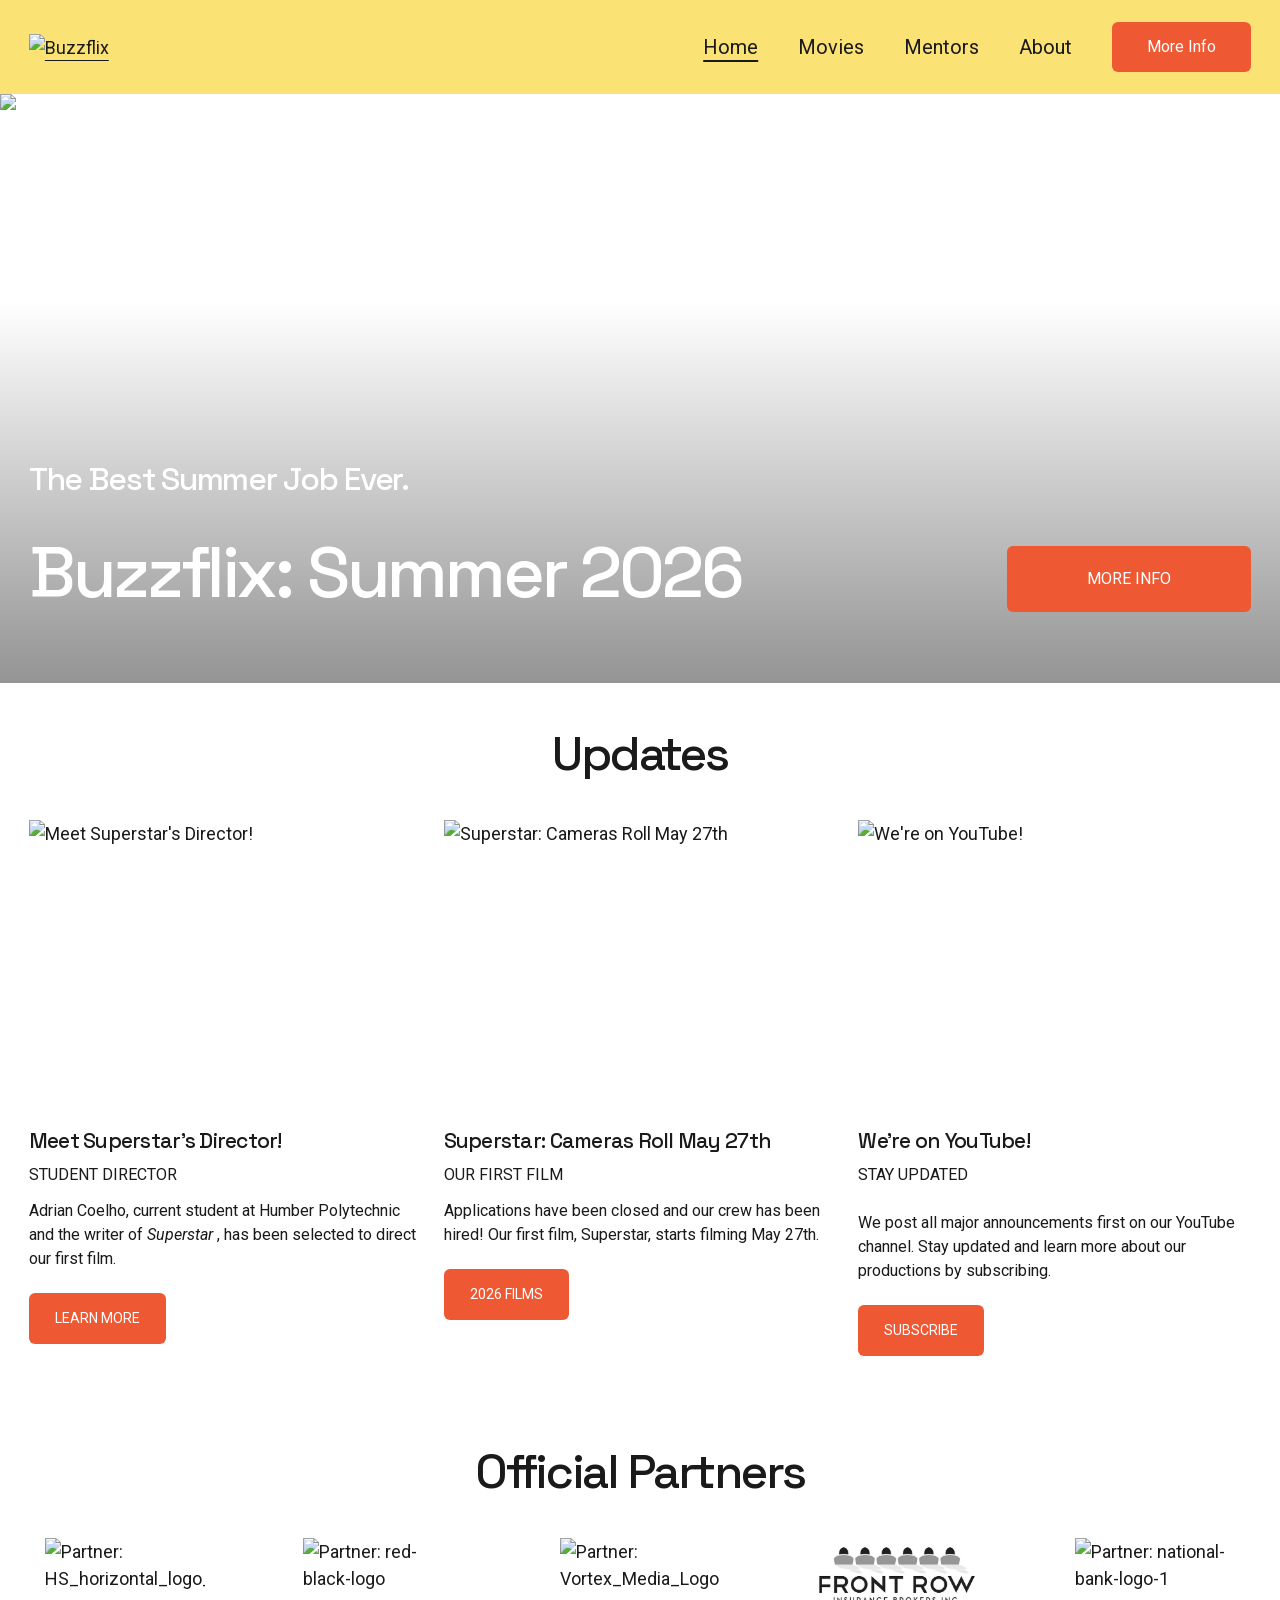
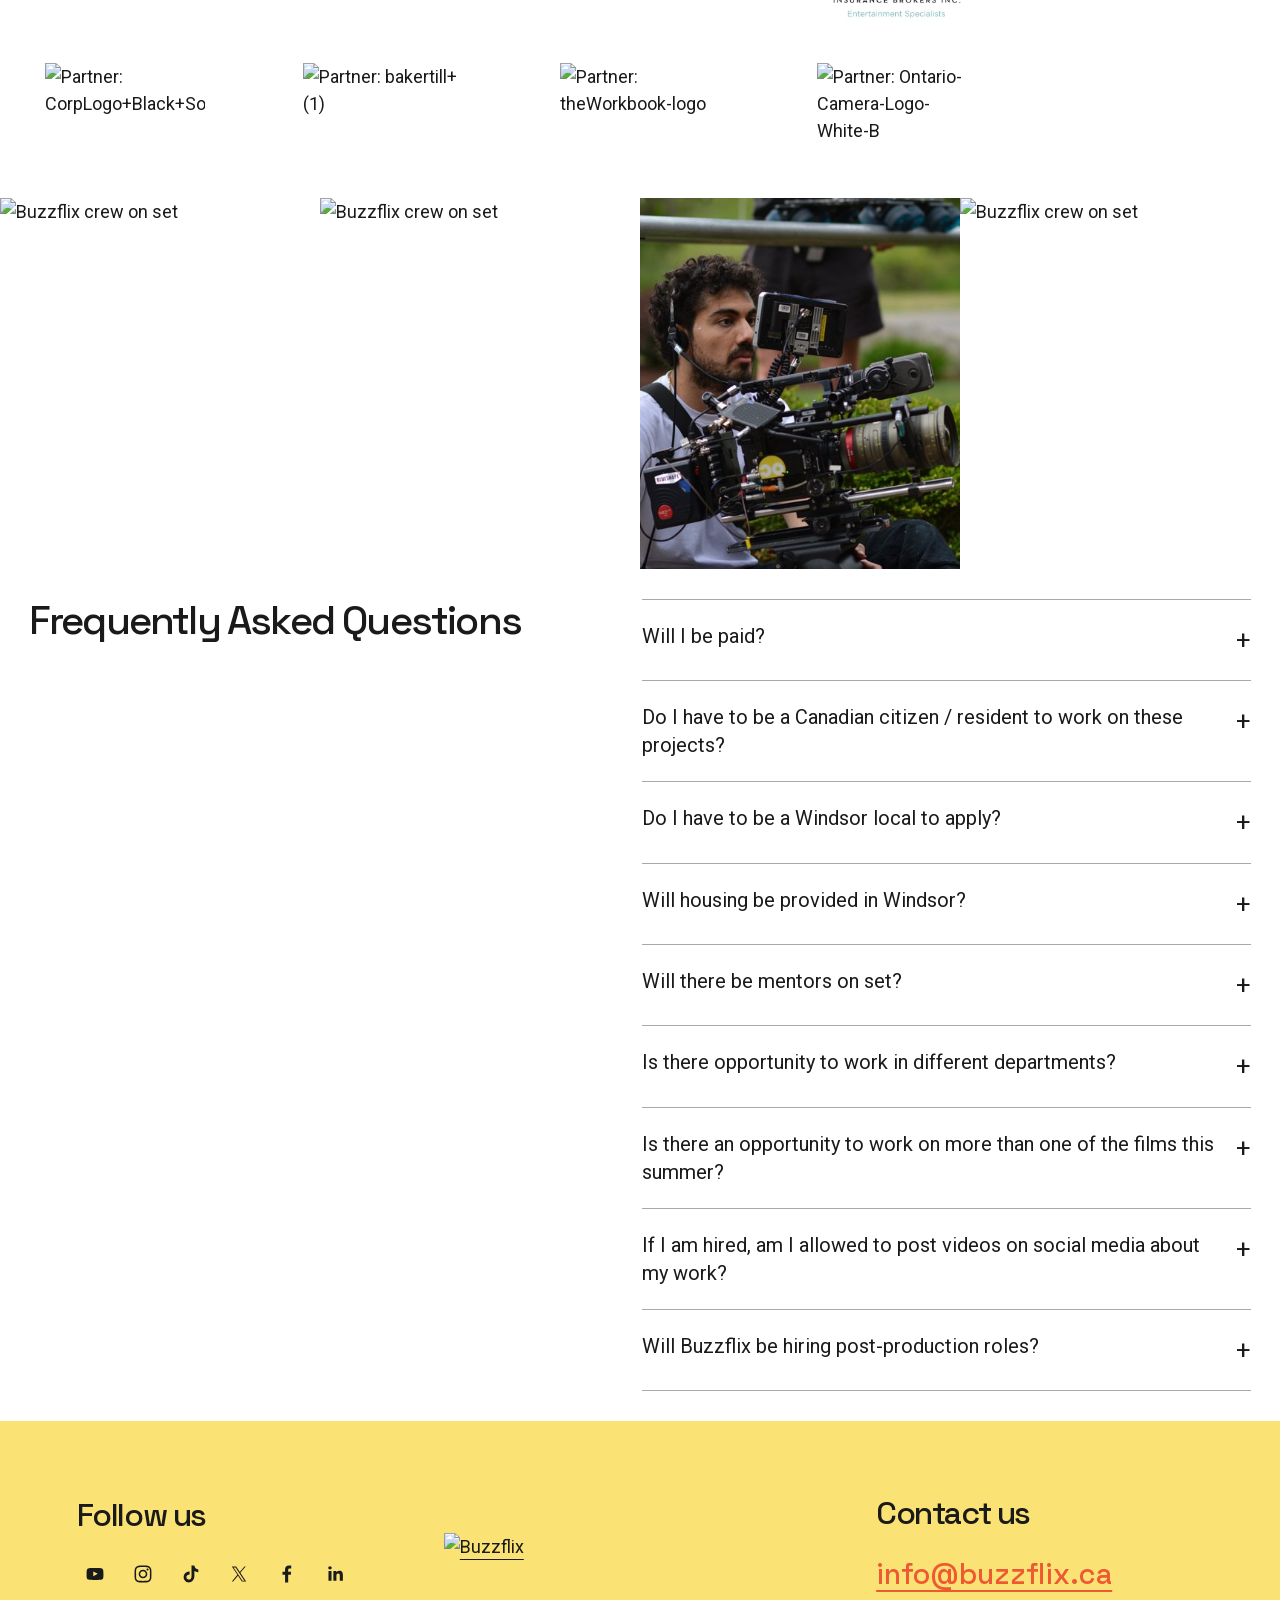
==== home/index.html @ 909cb9b0 "Add files via upload" ====
<!doctype html>
<html lang="en-CA"><head><base href="../"><meta charset="utf-8"><meta name="viewport" content="width=device-width,initial-scale=1"><meta name="description" content="Paying students to work on real feature films this summer. Crew. Cast. Camera. Production. If you’ve ever wanted to be on a movie set—this is your shot. "><title>Buzzflix: The Best Summer Job Ever.</title><link rel="stylesheet" href="assets/css/fonts.css"><link rel="stylesheet" href="assets/css/tokens.css"><link rel="stylesheet" href="assets/css/base.css"><link rel="stylesheet" href="assets/css/components.css"><link rel="stylesheet" href="assets/css/pages.css"><script type="module" src="assets/js/main.js"></script></head><body><a class="skip-link" href="#main">
 Skip to content
</a>
<header class="site-header">
 <a aria-label="Buzzflix home" class="brand" href="index.html">
  <img alt="Buzzflix" decoding="async" loading="eager" src="assets/images/buzzflix-b-1--2cb0f06.png" style="object-position:50.0% 50.0%"/>
 </a>
 <button aria-controls="main-nav" aria-expanded="false" class="menu-toggle">
  Menu
  <span aria-hidden="true">
   ☰
  </span>
 </button>
 <nav aria-label="Main navigation" id="main-nav">
  <a data-page="home" aria-current="page" href="index.html">
   Home
  </a>
  <a data-page="movies" href="movies.html">
   Movies
  </a>
  <a data-page="mentors" href="mentors.html">
   Mentors
  </a>
  <a data-page="about" href="about.html">
   About
  </a>
  <a class="button" href="https://www.youtube.com/@buzzflix_ca">
   More Info
  </a>
 </nav>
</header>
<main id="main"><section class="home-hero">
 <img alt="Behind the scenes on Superstar" decoding="async" loading="eager" src="assets/images/dsc-0213-7fdd711.jpg" style="object-position:75.57442557442558% 46.40290018126133%"/>
 <div class="hero-content">
  <div>
   <p>
    The Best Summer Job Ever.
   </p>
   <h1>
    Buzzflix: Summer 2026
   </h1>
  </div>
  <a class="button" href="https://www.youtube.com/@buzzflix_ca">
   More Info
  </a>
 </div>
</section>
<section aria-labelledby="updates-title" class="section updates">
 <h2 class="section-title" id="updates-title">
  Updates
 </h2>
 <div class="carousel" data-carousel="">
  <div aria-label="Updates" aria-roledescription="carousel" class="carousel-track" tabindex="0">
   <article class="card">
    <img alt="Meet Superstar's Director!" decoding="async" loading="lazy" src="assets/images/adrian-coelho-headshot-b5e8808.jpg" style="object-position:61.9728845254792% 37.60235014688418%"/>
    <h3>
     Meet Superstar's Director!
    </h3>
    <div>
     <p>
      STUDENT DIRECTOR
     </p>
     <p>
      Adrian Coelho, current student at Humber Polytechnic and the writer of
      <em>
       Superstar
      </em>
      , has been selected to direct our first film.
     </p>
    </div>
    <a class="button" href="https://www.youtube.com/shorts/eqqdLzjQBlU">
     LEARN MORE
    </a>
   </article>
   <article class="card">
    <img alt="Superstar: Cameras Roll May 27th" decoding="async" loading="lazy" src="assets/images/superstar-7460d68.png" style="object-position:50.0% 50.0%"/>
    <h3>
     Superstar: Cameras Roll May 27th
    </h3>
    <div>
     <p>
      OUR FIRST FILM
     </p>
     <p>
      Applications have been closed and our crew has been hired! Our first film, Superstar, starts filming May 27th.
     </p>
    </div>
    <a class="button" href="movies.html">
     2026 FILMS
    </a>
   </article>
   <article class="card">
    <img alt="We're on YouTube!" decoding="async" loading="lazy" src="assets/images/new-project-1--efeedbc.jpg" style="object-position:50.0% 50.0%"/>
    <h3>
     We're on YouTube!
    </h3>
    <div>
     <p>
      STAY UPDATED
      <br/>
      <br/>
      We post all major announcements first on our YouTube channel. Stay updated and learn more about our productions by subscribing.
     </p>
    </div>
    <a class="button" href="https://www.youtube.com/@buzzflix_ca">
     SUBSCRIBE
    </a>
   </article>
  </div>
 </div>
</section>
<section class="section partners">
 <h2 class="section-title">
  Official Partners
 </h2>
 <div class="partner-grid">
  <img alt="Partner: HS_horizontal_logo_BLK_RGB" decoding="async" loading="lazy" src="assets/images/hs-horizontal-logo-blk-rgb-bb07d98.png" style="object-position:50.0% 50.0%"/>
  <img alt="Partner: red-black-logo" decoding="async" loading="lazy" src="assets/images/red-black-logo-b46a8f7.jpg" style="object-position:50.0% 50.0%"/>
  <img alt="Partner: Vortex_Media_Logo" decoding="async" loading="lazy" src="assets/images/vortex-media-logo-3c2cc60.png" style="object-position:50.0% 50.0%"/>
  <img alt="Partner: front-row-logo-web" decoding="async" loading="lazy" src="assets/images/front-row-logo-web-72d317c.jpg" style="object-position:50.0% 50.0%"/>
  <img alt="Partner: national-bank-logo-1" decoding="async" loading="lazy" src="assets/images/national-bank-logo-1-4433d01.jpg" style="object-position:50.0% 50.0%"/>
  <img alt="Partner: CorpLogo+Black+Solid" decoding="async" loading="lazy" src="assets/images/corplogo-black-solid-91279ac.jpg" style="object-position:50.0% 50.0%"/>
  <img alt="Partner: bakertill+(1)" decoding="async" loading="lazy" src="assets/images/bakertill-1--c5bbf0e.png" style="object-position:50.0% 50.0%"/>
  <img alt="Partner: theWorkbook-logo" decoding="async" loading="lazy" src="assets/images/theworkbook-logo-025cd35.png" style="object-position:50.0% 50.0%"/>
  <img alt="Partner: Ontario-Camera-Logo-White-B" decoding="async" loading="lazy" src="assets/images/ontario-camera-logo-white-b-909fa6a.png" style="object-position:50.0% 50.0%"/>
 </div>
</section>
<section aria-label="Behind the scenes" class="photo-strip">
 <img alt="Buzzflix crew on set" decoding="async" loading="lazy" src="assets/images/copy-of-dsc-0334-54da9bc.jpg" style="object-position:24.425574425574425% 44.002750171885744%"/>
 <img alt="Buzzflix crew on set" decoding="async" loading="lazy" src="assets/images/copy-of-dsc-0694-d42322f.jpg" style="object-position:38.81118881118881% 51.2032002000125%"/>
 <img alt="Buzzflix crew on set" decoding="async" loading="lazy" src="assets/images/copy-of-dsc-0519-4a929a8.jpg" style="object-position:38.81118881118881% 39.20245015313457%"/>
 <img alt="Buzzflix crew on set" decoding="async" loading="lazy" src="assets/images/dsc-0059-17d9d09.jpg" style="object-position:50.0% 50.0%"/>
</section>
<section class="section faq">
 <h2>
  Frequently Asked Questions
 </h2>
 <div>
  <details>
   <summary>
    Will I be paid?
   </summary>
   <div>
    <p>
     Yes,
     <strong>
      all student crew
     </strong>
     will be paid a flat rate of $250 per day, regardless of their position.
    </p>
   </div>
  </details>
  <details>
   <summary>
    Do I have to be a Canadian citizen / resident to work on these projects?
   </summary>
   <div>
    <p>
     Yes.
    </p>
   </div>
  </details>
  <details>
   <summary>
    Do I have to be a Windsor local to apply?
   </summary>
   <div>
    <p>
     No, any current or recent graduate is eligible to apply as long as they meet the criteria above.  But all four films will be shooting in Windsor ON, Canada.
    </p>
    <p>
    </p>
   </div>
  </details>
  <details>
   <summary>
    Will housing be provided in Windsor?
   </summary>
   <div>
    <p>
     No, students are responsible for finding their own housing
    </p>
    <p>
    </p>
   </div>
  </details>
  <details>
   <summary>
    Will there be mentors on set?
   </summary>
   <div>
    <p>
     Yes. There will be industry veterans of both Hollywood and the Canadian film industry acting as mentors in various departments. Learn about our mentors
     <a href="mentors.html">
      here
     </a>
     !
    </p>
   </div>
  </details>
  <details>
   <summary>
    Is there opportunity to work in different departments?
   </summary>
   <div>
    <p>
     Absolutely. If you are hired in one role for a film, you can apply for a different department on the next one.
    </p>
   </div>
  </details>
  <details>
   <summary>
    Is there an opportunity to work on more than one of the films this summer?
   </summary>
   <div>
    <p>
     Yes! You can work on all four if you like.
    </p>
   </div>
  </details>
  <details>
   <summary>
    If I am hired, am I allowed to post videos on social media about my work?
   </summary>
   <div>
    <p>
     Yes! Buzzflix will flip traditional film production social media rules on their head. Rather than restricting online activity, all participants will be encouraged to document and share their experience across personal social channels, linking back to Buzzflix’s YouTube and social platforms.
    </p>
   </div>
  </details>
  <details>
   <summary>
    Will Buzzflix be hiring post-production roles?
   </summary>
   <div>
    <p>
     Yes, there will be opportunities in Post for all films.
    </p>
   </div>
  </details>
 </div>
</section>
</main><footer class="site-footer">
 <div>
  <h2>
   Follow us
  </h2>
  <nav aria-label="Social media" class="social-links">
   <a aria-label="YouTube" href="https://www.youtube.com/@buzzflix_ca">
    <svg aria-hidden="true" focusable="false" viewBox="0 0 64 64">
     <g class="svg-icon">
      <path d="M46.7,26c0,0-0.3-2.1-1.2-3c-1.1-1.2-2.4-1.2-3-1.3C38.3,21.4,32,21.4,32,21.4h0 c0,0-6.3,0-10.5,0.3c-0.6,0.1-1.9,0.1-3,1.3c-0.9,0.9-1.2,3-1.2,3S17,28.4,17,30.9v2.3c0,2.4,0.3,4.9,0.3,4.9s0.3,2.1,1.2,3 c1.1,1.2,2.6,1.2,3.3,1.3c2.4,0.2,10.2,0.3,10.2,0.3s6.3,0,10.5-0.3c0.6-0.1,1.9-0.1,3-1.3c0.9-0.9,1.2-3,1.2-3s0.3-2.4,0.3-4.9 v-2.3C47,28.4,46.7,26,46.7,26z M28.9,35.9l0-8.4l8.1,4.2L28.9,35.9z">
      </path>
     </g>
    </svg>
   </a>
   <a aria-label="Instagram" href="https://www.instagram.com/buzzflix_ca/">
    <svg aria-hidden="true" focusable="false" viewBox="0 0 64 64">
     <g class="svg-icon">
      <path d="M46.91,25.816c-0.073-1.597-0.326-2.687-0.697-3.641c-0.383-0.986-0.896-1.823-1.73-2.657c-0.834-0.834-1.67-1.347-2.657-1.73c-0.954-0.371-2.045-0.624-3.641-0.697C36.585,17.017,36.074,17,32,17s-4.585,0.017-6.184,0.09c-1.597,0.073-2.687,0.326-3.641,0.697c-0.986,0.383-1.823,0.896-2.657,1.73c-0.834,0.834-1.347,1.67-1.73,2.657c-0.371,0.954-0.624,2.045-0.697,3.641C17.017,27.415,17,27.926,17,32c0,4.074,0.017,4.585,0.09,6.184c0.073,1.597,0.326,2.687,0.697,3.641c0.383,0.986,0.896,1.823,1.73,2.657c0.834,0.834,1.67,1.347,2.657,1.73c0.954,0.371,2.045,0.624,3.641,0.697C27.415,46.983,27.926,47,32,47s4.585-0.017,6.184-0.09c1.597-0.073,2.687-0.326,3.641-0.697c0.986-0.383,1.823-0.896,2.657-1.73c0.834-0.834,1.347-1.67,1.73-2.657c0.371-0.954,0.624-2.045,0.697-3.641C46.983,36.585,47,36.074,47,32S46.983,27.415,46.91,25.816z M44.21,38.061c-0.067,1.462-0.311,2.257-0.516,2.785c-0.272,0.7-0.597,1.2-1.122,1.725c-0.525,0.525-1.025,0.85-1.725,1.122c-0.529,0.205-1.323,0.45-2.785,0.516c-1.581,0.072-2.056,0.087-6.061,0.087s-4.48-0.015-6.061-0.087c-1.462-0.067-2.257-0.311-2.785-0.516c-0.7-0.272-1.2-0.597-1.725-1.122c-0.525-0.525-0.85-1.025-1.122-1.725c-0.205-0.529-0.45-1.323-0.516-2.785c-0.072-1.582-0.087-2.056-0.087-6.061s0.015-4.48,0.087-6.061c0.067-1.462,0.311-2.257,0.516-2.785c0.272-0.7,0.597-1.2,1.122-1.725c0.525-0.525,1.025-0.85,1.725-1.122c0.529-0.205,1.323-0.45,2.785-0.516c1.582-0.072,2.056-0.087,6.061-0.087s4.48,0.015,6.061,0.087c1.462,0.067,2.257,0.311,2.785,0.516c0.7,0.272,1.2,0.597,1.725,1.122c0.525,0.525,0.85,1.025,1.122,1.725c0.205,0.529,0.45,1.323,0.516,2.785c0.072,1.582,0.087,2.056,0.087,6.061S44.282,36.48,44.21,38.061z M32,24.297c-4.254,0-7.703,3.449-7.703,7.703c0,4.254,3.449,7.703,7.703,7.703c4.254,0,7.703-3.449,7.703-7.703C39.703,27.746,36.254,24.297,32,24.297z M32,37c-2.761,0-5-2.239-5-5c0-2.761,2.239-5,5-5s5,2.239,5,5C37,34.761,34.761,37,32,37z M40.007,22.193c-0.994,0-1.8,0.806-1.8,1.8c0,0.994,0.806,1.8,1.8,1.8c0.994,0,1.8-0.806,1.8-1.8C41.807,22.999,41.001,22.193,40.007,22.193z">
      </path>
     </g>
    </svg>
   </a>
   <a aria-label="TikTok" href="https://www.tiktok.com/@buzzflix_ca">
    <svg aria-hidden="true" focusable="false" viewBox="0 0 64 64">
     <path d="M37.9281 17C38.4298 21.2545 40.825 23.7941 45 24.0658V28.8451C42.5859 29.0794 40.4652 28.3016 38.0038 26.821V35.7423C38.0038 47.147 25.4788 50.7361 20.4233 42.5457C17.1856 37.3073 19.1642 28.1048 29.5496 27.73V32.781C28.7296 32.9058 27.9219 33.1002 27.1355 33.362C24.835 34.1398 23.5191 35.583 23.8883 38.1413C24.5889 43.033 33.6584 44.4856 32.901 34.9176V17H37.9091H37.9281Z">
     </path>
    </svg>
   </a>
   <a aria-label="X" href="https://x.com/buzzflix_ca">
    <svg aria-hidden="true" focusable="false" viewBox="0 0 64 64">
     <g class="svg-icon">
      <path d="M34.426 29.9327L43.9189 18.5H41.6694L33.4267 28.4268L26.8432 18.5H19.25L29.2055 33.5111L19.25 45.5H21.4997L30.2042 35.0169L37.1568 45.5H44.75L34.426 29.9327ZM22.3102 20.2546H25.7656L41.6704 43.8252H38.2151L22.3102 20.2546Z">
      </path>
     </g>
    </svg>
   </a>
   <a aria-label="Facebook" href="https://www.facebook.com/people/Buzzflix/61586788932011/">
    <svg aria-hidden="true" focusable="false" viewBox="0 0 64 64">
     <g class="svg-icon">
      <path d="M34.1,47V33.3h4.6l0.7-5.3h-5.3v-3.4c0-1.5,0.4-2.6,2.6-2.6l2.8,0v-4.8c-0.5-0.1-2.2-0.2-4.1-0.2 c-4.1,0-6.9,2.5-6.9,7V28H24v5.3h4.6V47H34.1z">
      </path>
     </g>
    </svg>
   </a>
   <a aria-label="LinkedIn" href="https://www.linkedin.com/company/buzzflix-inc/">
    <svg aria-hidden="true" focusable="false" viewBox="0 0 64 64">
     <g class="svg-icon">
      <path d="M20.4,44h5.4V26.6h-5.4V44z M23.1,18c-1.7,0-3.1,1.4-3.1,3.1c0,1.7,1.4,3.1,3.1,3.1 c1.7,0,3.1-1.4,3.1-3.1C26.2,19.4,24.8,18,23.1,18z M39.5,26.2c-2.6,0-4.4,1.4-5.1,2.8h-0.1v-2.4h-5.2V44h5.4v-8.6 c0-2.3,0.4-4.5,3.2-4.5c2.8,0,2.8,2.6,2.8,4.6V44H46v-9.5C46,29.8,45,26.2,39.5,26.2z">
      </path>
     </g>
    </svg>
   </a>
  </nav>
 </div>
 <a class="footer-brand" href="index.html">
  <img alt="Buzzflix" decoding="async" loading="eager" src="assets/images/buzzflix-b-1--2cb0f06.png" style="object-position:50.0% 50.0%"/>
 </a>
 <div>
  <h2>
   Contact us
  </h2>
  <a class="contact" href="mailto:info@buzzflix.ca">
   info@buzzflix.ca
  </a>
 </div>
</footer>
</body></html>
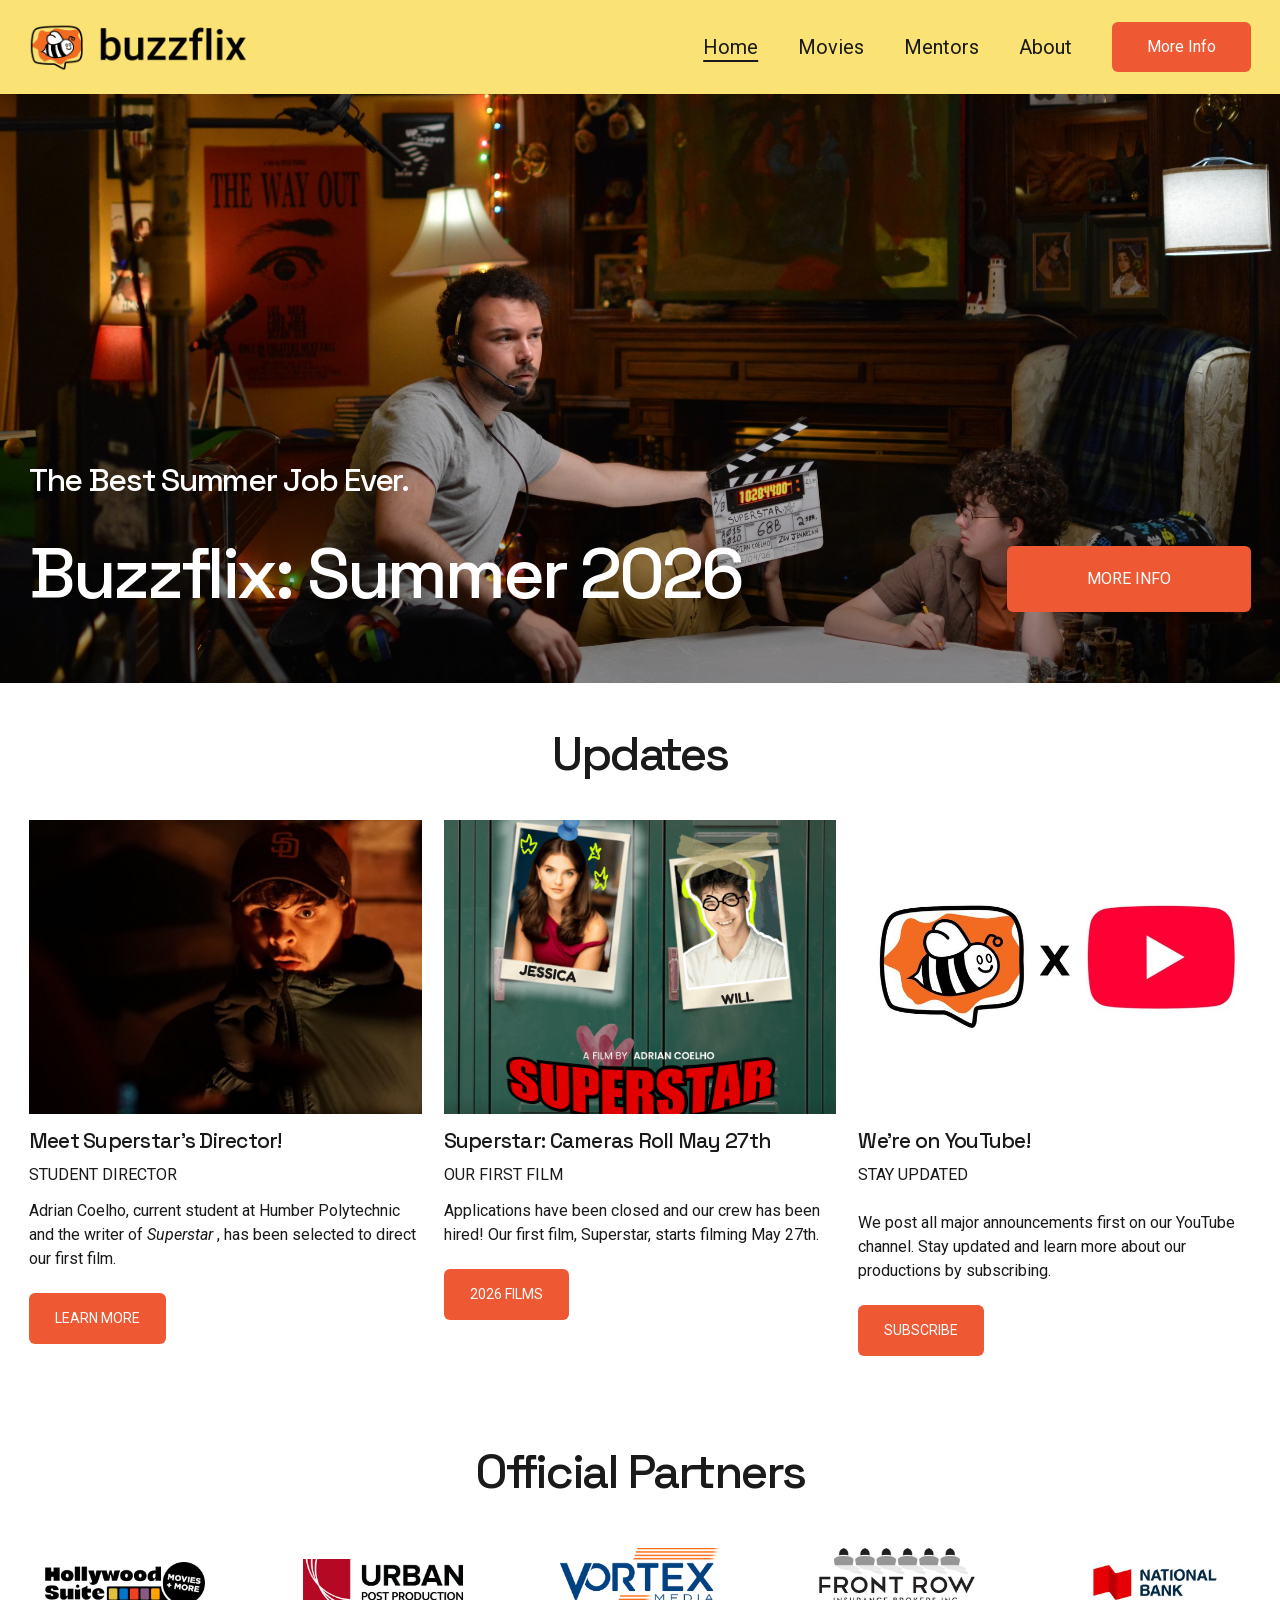
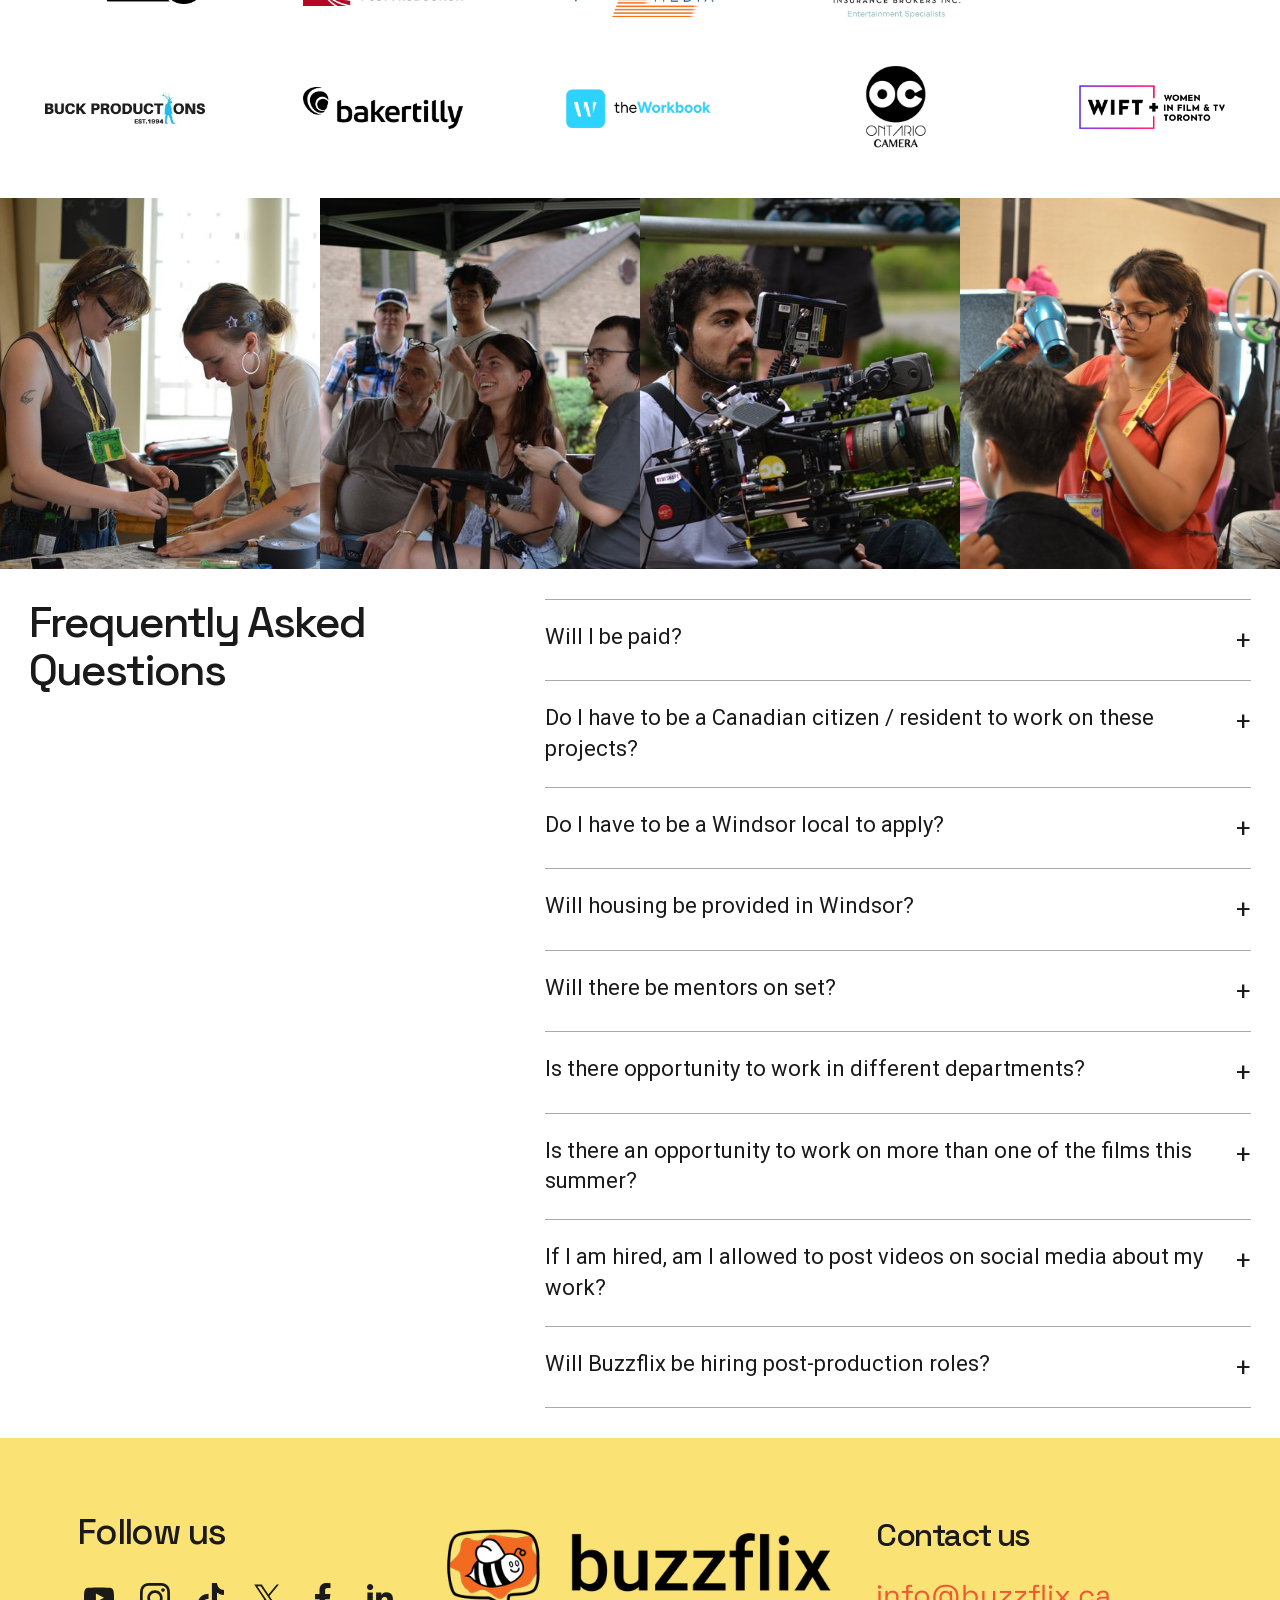
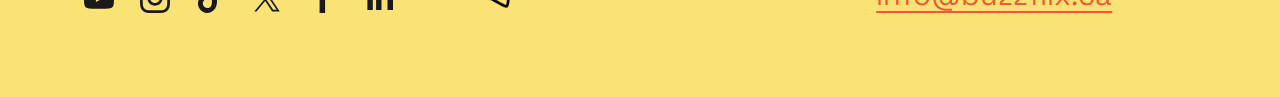
==== commit 3106b8a1: "Update Buzzflix website" ====
--- a/home/index.html
+++ b/home/index.html
@@ -124,6 +124,7 @@
   <img alt="Partner: bakertill+(1)" decoding="async" loading="lazy" src="assets/images/bakertill-1--c5bbf0e.png" style="object-position:50.0% 50.0%"/>
   <img alt="Partner: theWorkbook-logo" decoding="async" loading="lazy" src="assets/images/theworkbook-logo-025cd35.png" style="object-position:50.0% 50.0%"/>
   <img alt="Partner: Ontario-Camera-Logo-White-B" decoding="async" loading="lazy" src="assets/images/ontario-camera-logo-white-b-909fa6a.png" style="object-position:50.0% 50.0%"/>
+  <img alt="WIFT+ — Women in Film &amp; Television Toronto" class="partner-logo-wift" decoding="async" loading="lazy" src="assets/images/WIFT-logo-black.png"/>
  </div>
 </section>
 <section aria-label="Behind the scenes" class="photo-strip">
